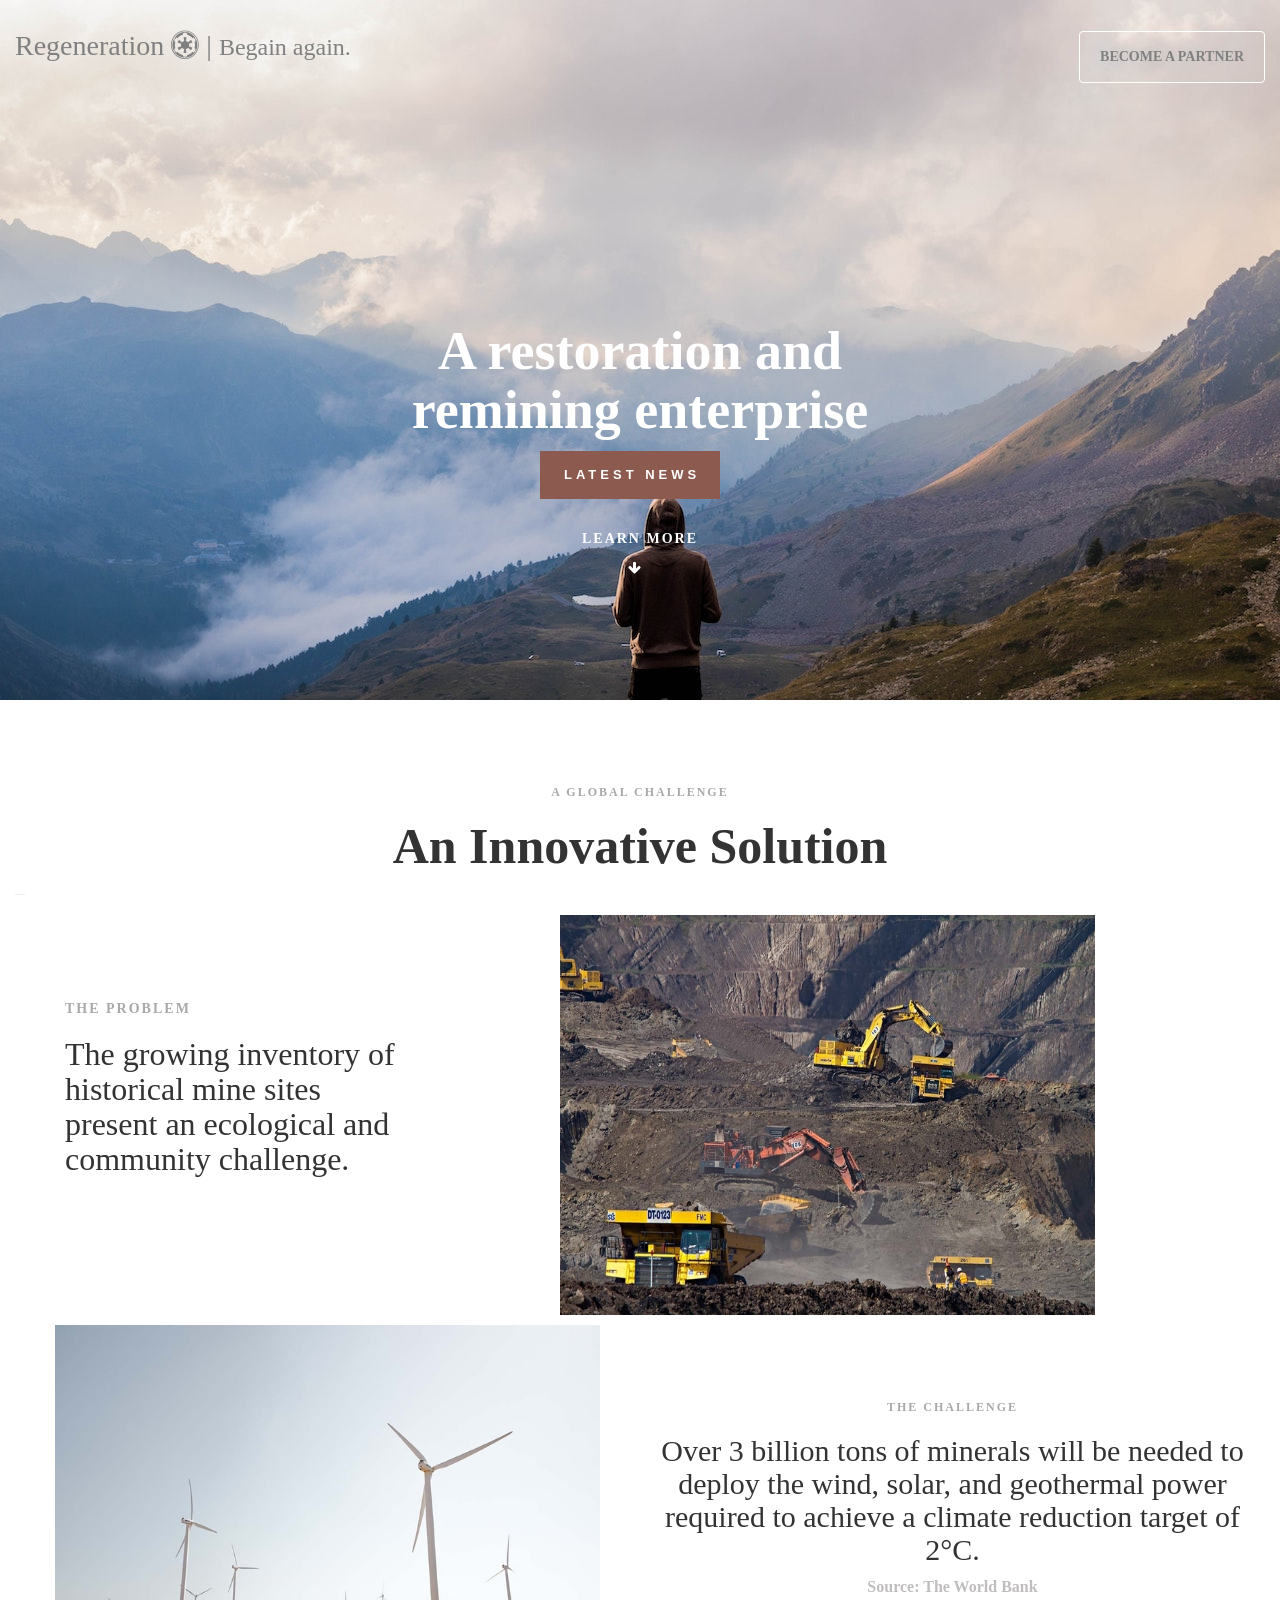
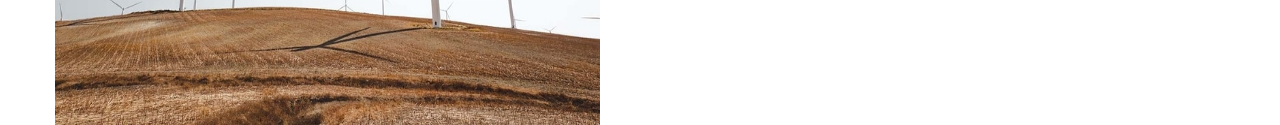
==== regeneration.html @ 20796f6d "Add files via upload" ====
<!DOCTYPE html>
<html lang="en">
<head>
    <meta charset="UTF-8">
    <meta name="viewport" content="width=device-width, initial-scale=1.0">
    <link rel="stylesheet" href="https://cdnjs.cloudflare.com/ajax/libs/font-awesome/4.7.0/css/font-awesome.min.css">
    <link rel ="stylesheet" href="bootstrap/css/bootstrap.min.css">
    <link rel="stylesheet" href="css/style.css">
    <script src="https://ajax.googleapis.com/ajax/libs/jquery/3.6.4/jquery.min.js"></script>
    <script src="https://maxcdn.bootstrapcdn.com/bootstrap/3.4.1/js/bootstrap.min.js"></script>
    <title>Regeneration</title>
</head>
<body>
    <div class="big-wraper">
      <nav class="navbar navbar-inverse navbar-fixed-top my-navigation">
        <div class="container-fluid">
          <div class="navbar-header">
            <a class="navbar-brand again" href="#">Regeneration <span class="fa fa-empire"></span> | <span class="begain">Begain again.</span> </a>
          </div>
          <div class="collapse navbar-collapse">
            <ul class="nav navbar-nav navbar-right">
              <button class="btn btn-default become-btn">BECOME A PARTNER</button>
            </ul>
          </div>
        </div>
      </nav> 
            <div class="col-lg-12 col-sm-12 col-xs-12 textarea">
                <h1>A restoration and <br>remining enterprise</h1>
                <button class="btn btn-default design">LATEST NEWS</button>
              <p><a href="#">LEARN MORE</a></p>
              <span class="fa fa-arrow-down"></span>
            </div>
       </div> 
    <!-- second part -->
   <div class="container-fluid inno-solution">  
    <div class="row">
      <div class="col-lg-12 col-sm-12 col-xs-12 global">
        <h4>A GLOBAL CHALLENGE</h4>
        <h1>An Innovative Solution</h1>
         <hr>
         <div class="box-1">
        <div class="col-lg-6 col-sm-12 col-xs-12 challenge">
          <h4>THE PROBLEM</h4>
          <h2>The growing inventory of historical mine sites present an ecological and community challenge.</h2>
        </div>
        <div class="col-lg-6 col-sm-12 col-xs-12 image">
          <img src="image/img1.jpeg" alt="">
        </div>
      </div>
      <div class="box2">
        <div class="col-lg-6 col-sm-12 col-xs-12 image">
          <img src="image/img2.jpeg" alt="">
        </div>
        <div class="col-lg-6 col-sm-12 col-xs-12 billion">
          <h4>THE CHALLENGE</h4>
          <h2>Over 3 billion tons of minerals will be needed to deploy the wind, solar, and geothermal power required to achieve a climate reduction target of 2°C.</h2>
          <p>Source: The World Bank</p>
        </div>
      </div>
        
      </div>
    </div>
  </div> 

</body>
</html>
---- css/style.css ----
*{
    margin:0;
    padding:0; 
}
html{
    font-size:20px;
}
body{
       font-family:'Times New Roman', Times, serif;
}
.my-navigation{
    position:   sticky;
    top: 16px;
    width:100%!important;
    color: #fff;
    border: 0;
    background: none;
}
.my-navigation .again{
    font-size:1.4rem;
    color:gray;
}
.my-navigation .begain{
    font-size:1.2rem;
    
}
.my-navigation .become-btn{
    margin-right:15px;
    padding:15px 20px 15px 20px;
    position: relative;
    top: 15px;
    background: none;
    border:1px solid #fff;
    color:gray;
    font-weight:600;
    border-radius: none;
}
.my-navigation .become-btn:hover{
    background-color: #fff;
    color:#000;
}
.big-wraper{
    background-image:url(../image/pexels-gaetan-thurin-3163927\ \(1\).jpg);
    background-repeat: no-repeat;
    background-size:cover;
    width:100% !important;
    height:700px;
    margin:0 auto !important;
}
.big-wraper .textarea{
    margin:0 auto !important;
    width:100%;
    color:#fff;
    margin-top:0px !important;
}
.textarea h1{
    font-size:2.7rem;
    font-weight:600;
    margin-top:20%;
    text-align:center !important;
}
.textarea .design{
    z-index: 999;
    height: 48px;
    color: #fff;
    text-align: center;
    letter-spacing: 4px;
    text-transform: uppercase;
    background-color: #8d5a50;
    background-image: none;
    border-style: none;
    border-radius: 0;
    justify-content: center;
    align-items: center;
    padding: 12px 20px 12px 24px;
    font-family: Roboto Condensed, sans-serif;
    font-size: 13px;
    font-weight: 700;   
    margin-left:42%;
    line-height: 20px;
    text-decoration: none;
    transition: box-shadow .6s, border-color .6s, color .6s, background-color .6s;
}
.textarea .design:hover{
    background-color:#802d1d ;
}
.textarea p{
     text-align: center;
     margin-top: 30px;
     font-size:0.7rem;
     font-weight:700;
     letter-spacing: 2px;   
}
.textarea p a{
     color:#fff;
     text-decoration:none;
}
.textarea p:hover{
    font-size:0.8rem;
}
.textarea span{
    text-align: center;
    margin-left:49%;
}
/* second part */

.inno-solution{
  width:100%;
  text-align:center;
}
.inno-solution .global  h4{
    font-size: 0.6rem;
    letter-spacing: 2px;
    padding-top: 76px;
    font-weight: 600;
    color: darkgray;
} 
.inno-solution .global h1{
    font-size: 2.5rem;
    font-weight: 800;
}
.inno-solution .global hr{
    width: 10px !important;
    color:brown;
}
.inno-solution .challenge{
    width:40%;
    height:300px;
    float: left !important;
    text-align: left;
    padding-left:50px;
}
.inno-solution .challenge h4{
    color:darkgray;
    font-weight:700;
    font-size:0.7rem;
}
.inno-solution .challenge h2{
    font-size:1.6rem;
    padding-right:100px;  
}
.global .image{
    width:50%;
    height:400px;
    align-items: center;
}
.global .image img{
    width:90%;
    height:400px;
}
.box2 .image{
    padding:10px;
    width:50%;
}
.box2 .image img{
    width:90%;
    height:400px;
}
.box2 .billion p{
    color:rgb(192, 189, 189);
    font-size:0.8rem;
    font-weight:600;
}
/* /* mobaile view */
@media only screen and(max-width:550px){
    .big-wraper{
        
        align-items: center !important;
        
    }
    .big-wraper .textarea h1{
        font-size:1.8rem;
    } 
    .textarea .design{
        /* margin-left:30% !important;  */
    }
    .box1{
        width:100%;
    }
    .box2{
        width:100%;
    }
}
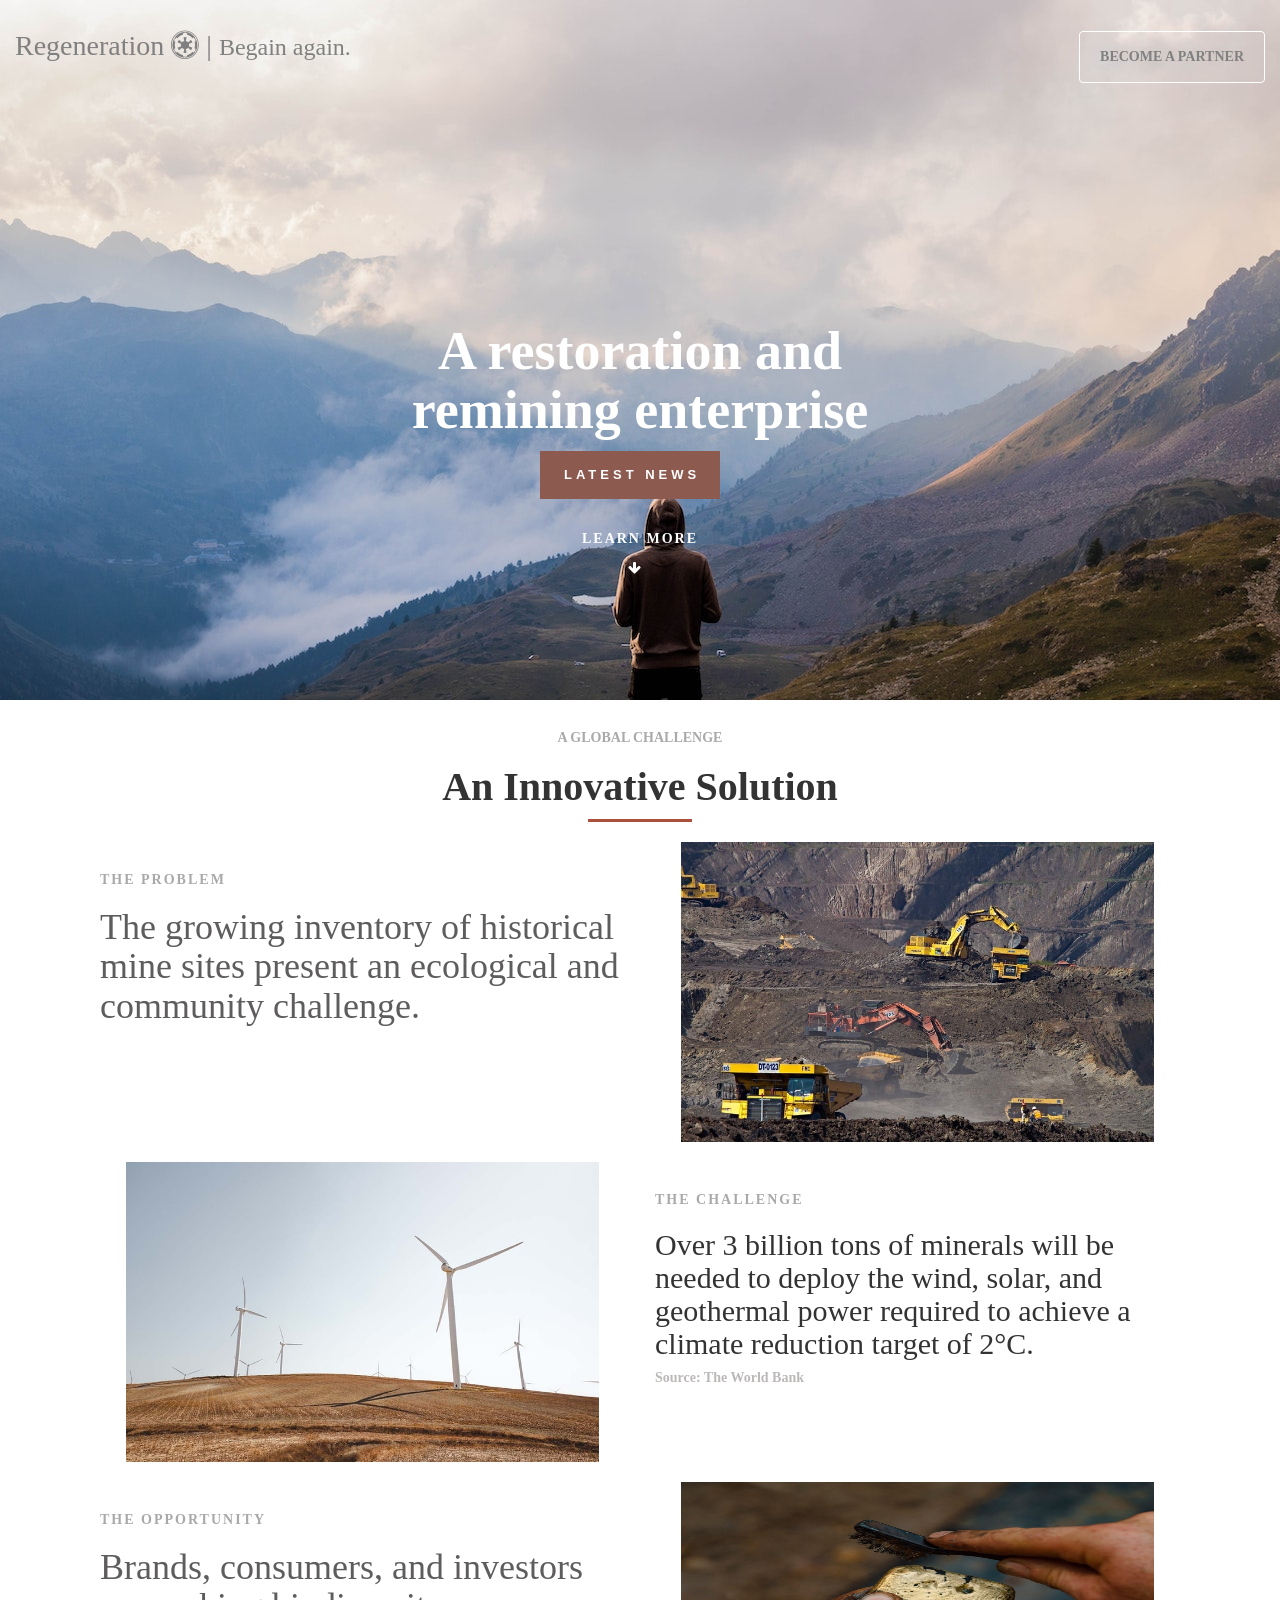
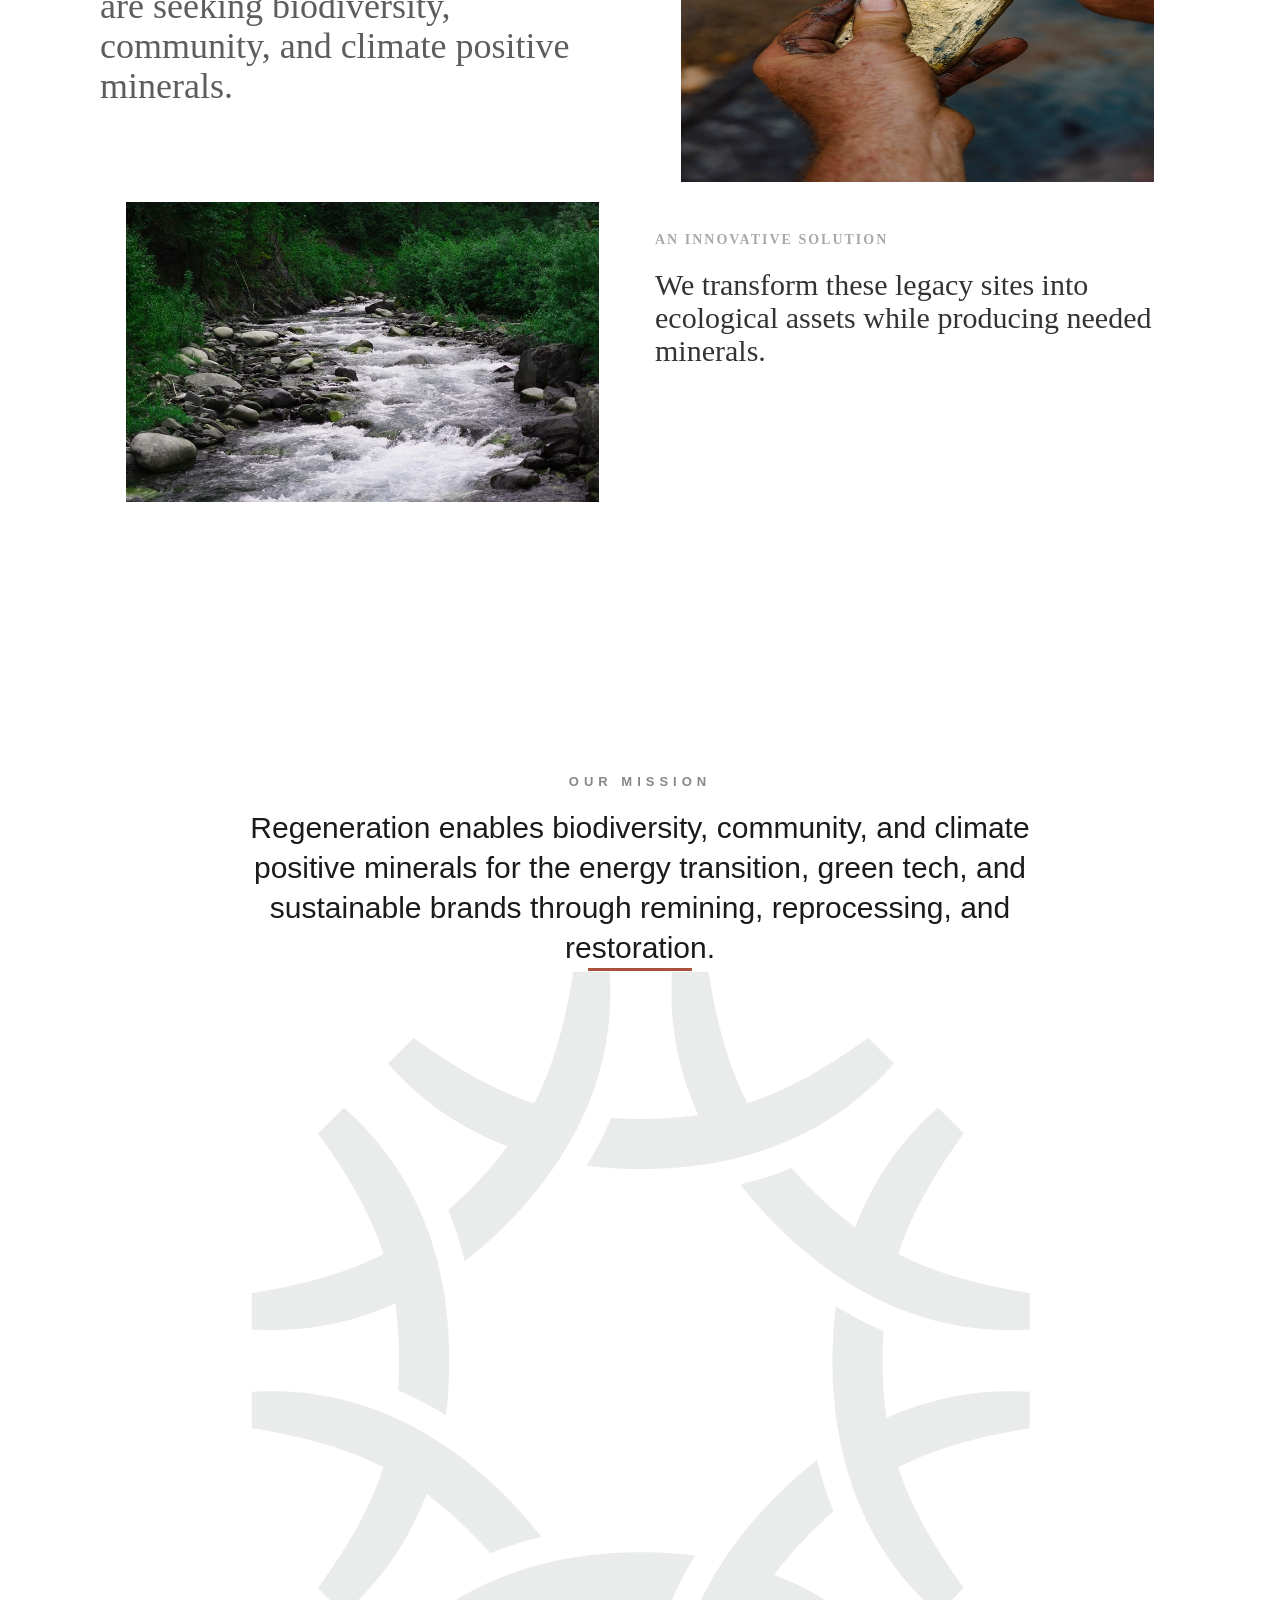
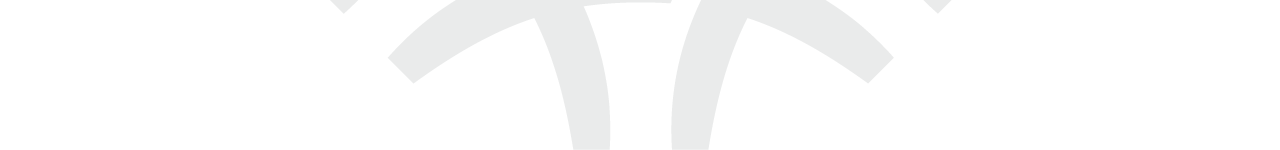
==== commit 4b152eaa: "Add files via upload" ====
--- a/regeneration.html
+++ b/regeneration.html
@@ -32,35 +32,64 @@
             </div>
        </div> 
     <!-- second part -->
-   <div class="container-fluid inno-solution">  
+   <div class="container two-section">
     <div class="row">
-      <div class="col-lg-12 col-sm-12 col-xs-12 global">
-        <h4>A GLOBAL CHALLENGE</h4>
-        <h1>An Innovative Solution</h1>
-         <hr>
-         <div class="box-1">
-        <div class="col-lg-6 col-sm-12 col-xs-12 challenge">
-          <h4>THE PROBLEM</h4>
-          <h2>The growing inventory of historical mine sites present an ecological and community challenge.</h2>
+      <div class="colo-lg-12 col-sm-12 col-xs-12">
+        <div class="heading">
+          <h6>A GLOBAL CHALLENGE</h6>
+          <h2>An Innovative Solution</h2>
+          <div class="divider"></div>
         </div>
-        <div class="col-lg-6 col-sm-12 col-xs-12 image">
-          <img src="image/img1.jpeg" alt="">
+        <div class="col-lg-12 col-sm-12 col-xs-12 box1">
+          <div class="col-lg-6 col-sm-12 col-xs-12 text1">
+                <h4>THE PROBLEM</h4>
+                <h2>The growing inventory of historical mine sites present an ecological and community challenge.</h2>
+          </div>
+          <div class="col-lg-6 col-sm-12 col-xs-12 img1">
+            <img src="image/img1.jpeg" alt="">
+          </div>
+        </div>
+        <div class="col-lg-12 col-sm-12 col-xs-12 box2">
+          <div class="col-lg-6 col-sm-12 col-xs-12 img2"> 
+            <img src="image/img2.jpeg" alt="">                
+          </div>
+          <div class="col-lg-6 col-sm-12 col-xs-12 text2">
+           <h4>THE CHALLENGE</h4>
+           <h2>Over 3 billion tons of minerals will be needed to deploy the wind, solar, and geothermal power required to achieve a climate reduction target of 2°C.</h2>
+           <h5>Source: The World Bank</h5>
+          </div>
+        </div>
+        <div class="col-lg-12 col-sm-12 col-xs-12 box3">
+          <div class="col-lg-6 col-sm-12 col-xs-12 text3">
+                <h4>THE OPPORTUNITY</h4>
+                <h2>Brands, consumers, and investors are seeking biodiversity, community, and climate positive minerals.</h2>
+          </div>
+          <div class="col-lg-6 col-sm-12 col-xs-12 img3">
+            <img src="image/img3.jpeg" alt="">
+          </div>
+        </div>
+        <div class="col-lg-12 col-sm-12 col-xs-12 box4">
+          <div class="col-lg-6 col-sm-12 col-xs-12 img4"> 
+            <img src="image/img4.jpeg" alt="">                
+          </div>
+          <div class="col-lg-6 col-sm-12 col-xs-12 text4">
+           <h4>AN INNOVATIVE SOLUTION</h4>
+           <h2>We transform these legacy sites into ecological assets while producing needed minerals.</h2>
+          </div>
         </div>
       </div>
-      <div class="box2">
-        <div class="col-lg-6 col-sm-12 col-xs-12 image">
-          <img src="image/img2.jpeg" alt="">
-        </div>
-        <div class="col-lg-6 col-sm-12 col-xs-12 billion">
-          <h4>THE CHALLENGE</h4>
-          <h2>Over 3 billion tons of minerals will be needed to deploy the wind, solar, and geothermal power required to achieve a climate reduction target of 2°C.</h2>
-          <p>Source: The World Bank</p>
-        </div>
-      </div>
-        
-      </div>
     </div>
-  </div> 
-
+   </div>
+   <!-- tired section  -->
+   <div class="bg-text-wraper">
+   <div class="col-lg-12 our">
+       <div class=" mission heading text-center">
+          <h5>OUR MISSION</h5>
+          <h2>Regeneration enables biodiversity, community, and climate positive minerals for the energy transition, green tech, and sustainable brands through remining, reprocessing, and restoration.</h2>
+          <div class="divider"></div>
+          <img src="image/img.png" loading="lazy" alt="" class="bg-symbol _2">
+       </div>
+   </div>
+  </div>
 </body>
 </html>
--- a/css/style.css
+++ b/css/style.css
@@ -104,80 +104,262 @@
 }
 /* second part */
 
-.inno-solution{
-  width:100%;
-  text-align:center;
-}
-.inno-solution .global  h4{
-    font-size: 0.6rem;
-    letter-spacing: 2px;
-    padding-top: 76px;
+.two-section{
+    text-align:center;
+}
+.two-section .heading h6{
+    color:darkgrey;
+    font-weight:600;
+    font-size:0.7rem;
+    margin-top:30px;
+}
+.two-section .heading h2{
+    font-size:2rem;
+    font-weight:800;
+}
+.two-section .heading hr{
+    width:10%;
+    height:4px;
+    color:brown;
+}
+/* image sation */
+.box1{
+    flex-direction: column;
+    margin-top:20px;
+}
+.box1 .text1{
+    text-align:left;
+    align-items: center;
+    padding-top:20px;
+}
+.box1 .text1 h4{
+    font-size:0.7rem;
+    font-weight:600;
+    color:darkgray;
+    letter-spacing:2px;
+}
+.box1 .text1 h2{
+    font-size:1.8rem;
+    font-weight:400;
+    color:rgb(94, 92, 92);
+}
+.box1 .img1{
+    width:50%;
+}
+.box1 .img1 img{
+    width:90%;
+    height:300px;
+}
+.box2{
+    flex-direction: column;
+    margin-top:20px;
+}
+.box2 .img2{
+    width:50%;
+}
+.box2 .img2 img{
+    width:90%;
+    height:300px;
+}
+.box2 .text2{
+    text-align:left;
+    align-items: center;
+    padding-top:20px;
+}
+.box2 .text2 h4{
+    font-size:0.7rem;
+    font-weight:600;
+    color:darkgray;
+    letter-spacing:2px;
+}
+.box2 .text2 h3{
+    font-size:1.8rem;
+    font-weight:400;
+    color:rgb(94, 92, 92);
+}
+.box2 .text2 h5{
+    font-size:0.7rem;
+    font-weight:700;
+    color:rgb(189, 184, 184);
+}
+.box3{
+    flex-direction: column;
+    margin-top:20px;
+}
+.box3 .text3{
+    text-align:left;
+    align-items: center;
+    padding-top:20px;
+}
+.box3 .text3 h4{
+    font-size:0.7rem;
+    font-weight:600;
+    color:darkgray;
+    letter-spacing:2px;
+}
+.box3 .text3 h2{
+    font-size:1.8rem;
+    font-weight:400;
+    color:rgb(94, 92, 92);
+}
+.box3 .img3{
+    width:50%;
+}
+.box3 .img3 img{
+    width:90%;
+    height:300px;
+}
+.box4{
+    flex-direction: column;
+    margin-top:20px;
+}
+.box4 .img4{
+    width:50%;
+}
+.box4 .img4 img{
+    width:90%;
+    height:300px;
+}
+.box4 .text4{
+    text-align:left;
+    align-items: center;
+    padding-top:20px;
+}
+.box4 .text4 h4{
+    font-size:0.7rem;
+    font-weight:600;
+    color:darkgray;
+    letter-spacing:2px;
+}
+.box4 .text4 h3{
+    font-size:1.8rem;
+    font-weight:400;
+    color:rgb(94, 92, 92);
+}
+.box4 .text4 h5{
+    font-size:0.7rem;
+    font-weight:700;
+    color:rgb(189, 184, 184);
+}
+.bg-text-wraper{
+    justify-content: center;
+    align-items: center;
+    padding-top: 240px;
+    padding-bottom: 240px;
+    display: flex;
+    position: relative;
+}
+.our{
+    width:100%;
+    height:500px;
+    margin:0 auto !important;
+    
+}
+.our .text-center{
+    width:70%;
+    margin:0 auto;
+    
+}
+.our .mission h5{
+    color: #888;
+    letter-spacing: 5px;
+    text-transform: uppercase;
+    margin-bottom: 16px;
+    font-family: Roboto Condensed, sans-serif;
+    font-size: 13px;
+    font-weight: 700;
+    line-height: 20px;
+    margin-top: 30px;
+}
+.our .mission h2{
+    margin-bottom: 12px;
+    font-size: 30px;
+    line-height: 40px;
+    margin:0 auto;
+    text-align: center;
+}
+.our .heading{
+    color: #1b1b1b;
+    font-family: Source Serif Pro, sans-serif;
+    font-size: 50px;
     font-weight: 600;
-    color: darkgray;
-} 
-.inno-solution .global h1{
-    font-size: 2.5rem;
-    font-weight: 800;
-}
-.inno-solution .global hr{
-    width: 10px !important;
-    color:brown;
-}
-.inno-solution .challenge{
-    width:40%;
-    height:300px;
-    float: left !important;
-    text-align: left;
-    padding-left:50px;
-}
-.inno-solution .challenge h4{
-    color:darkgray;
-    font-weight:700;
-    font-size:0.7rem;
-}
-.inno-solution .challenge h2{
-    font-size:1.6rem;
-    padding-right:100px;  
-}
-.global .image{
-    width:50%;
-    height:400px;
-    align-items: center;
-}
-.global .image img{
-    width:90%;
-    height:400px;
-}
-.box2 .image{
-    padding:10px;
-    width:50%;
-}
-.box2 .image img{
-    width:90%;
-    height:400px;
-}
-.box2 .billion p{
-    color:rgb(192, 189, 189);
-    font-size:0.8rem;
-    font-weight:600;
-}
-/* /* mobaile view */
-@media only screen and(max-width:550px){
-    .big-wraper{
-        
-        align-items: center !important;
-        
-    }
-    .big-wraper .textarea h1{
-        font-size:1.8rem;
-    } 
+    line-height: 64px;
+}
+ .divider{
+    width: 104px;
+    height: 3px;
+    background-color: #aa503c;
+    margin-top: 20px;
+    margin-bottom: 34px;
+    text-align:center;
+    margin:0 auto;
+    
+}
+/* .our .mission .bg-symbol._2 {
+    opacity: 1;
+}
+.our .mission .bg-symbol {
+    z-index: 1;
+    max-width: 59%;
+    opacity: .23;
+    color: #fff;
+    font-size: 55vh;
+    font-weight: 600;
+    line-height: 68vh;
+    position: relative;
+}
+.our .mission img {
+    max-width: 100%;
+    vertical-align: middle;
+    display: inline-block;
+}
+.our .mission img {
+    border: 0;
+}
+* {
+    box-sizing: border-box;
+}
+.our .mission img{
+    overflow-clip-margin: content-box;
+    overflow: clip; 
+}*/
+@media only screen and(max-width:600px){
+    .big-wraper .textarea{
+        width: 100% !important;
+        background-size:cover;
+    }
+    .textarea h1{
+        font-size:1.7rem;
+        font-weight:400;
+    }
     .textarea .design{
-        /* margin-left:30% !important;  */
-    }
-    .box1{
+        margin-left: 27%;
+    }
+    .two-section .heading h2{
+        font-size:1.5rem;
+        font-weight:600;
+    }
+    .box1 .text1{
+        padding:20px;
+        text-align:center;
+    }
+    .box1 .text1 h4{
+        font-size:0.5rem;
+    }
+    .box1 .text1 h2{
+        font-size:1rem;
+        text-align:center;
+    }
+    .box1 .img1{
         width:100%;
-    }
-    .box2{
-        width:100%;
-    }
-} +        background-size:cover;
+        height:300px;
+        padding:10px;
+    }
+}
+@media only screen and (max-width:900px){
+    .big-wraper .textarea{
+        background-size:cover;
+        width: 100% !important;
+    }
+}
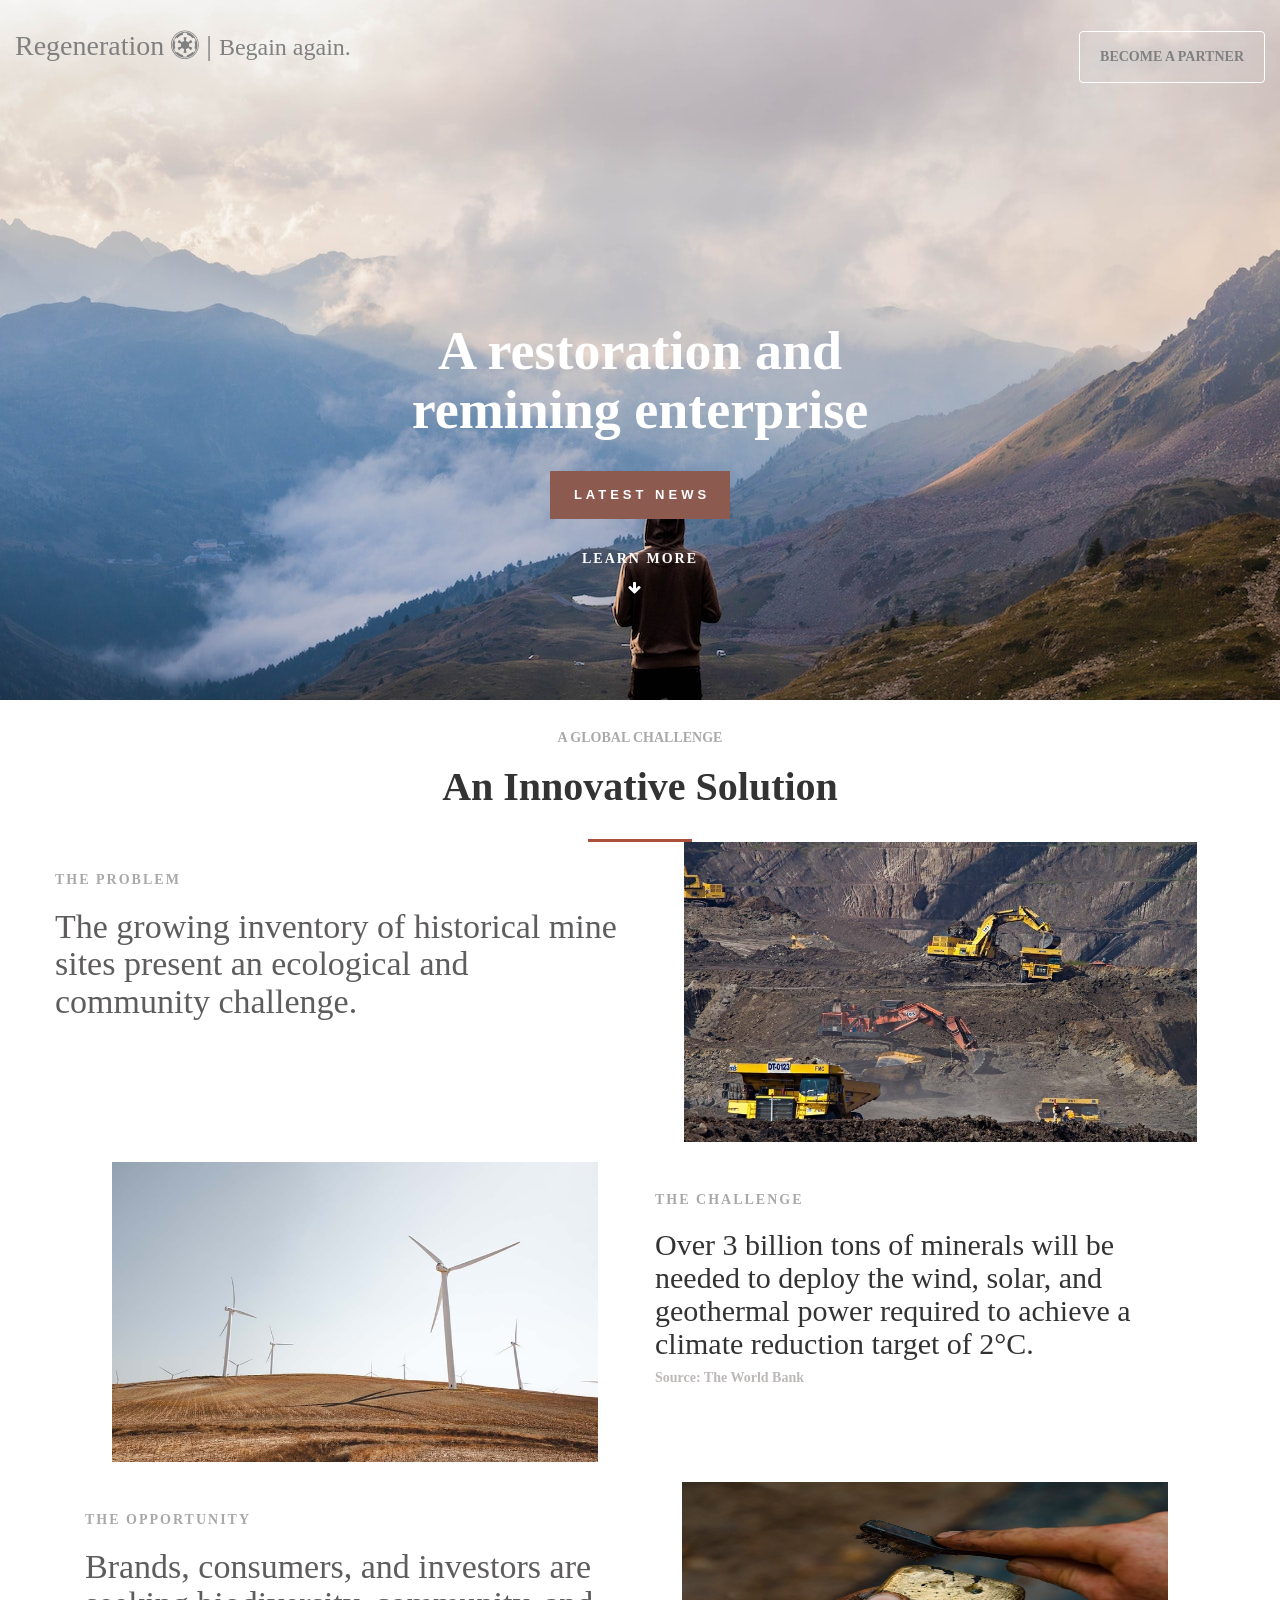
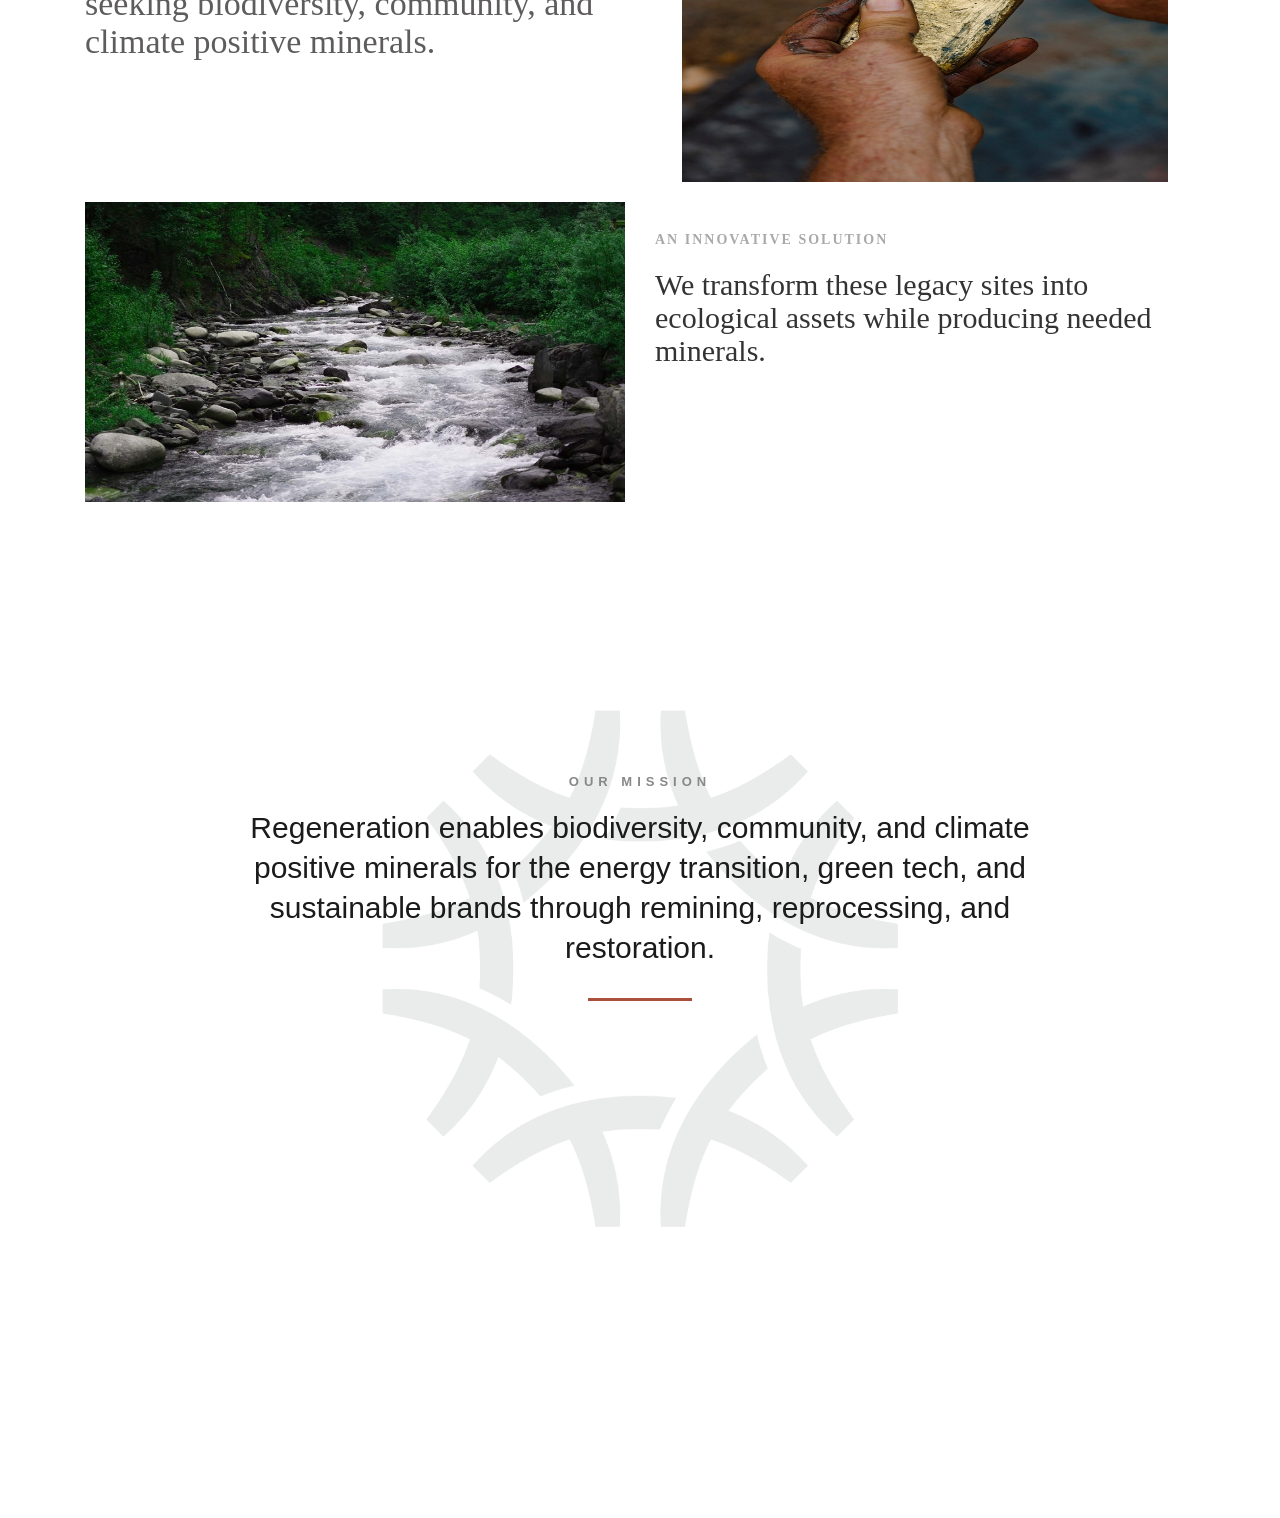
==== commit aad76b2b: "Add files via upload" ====
--- a/regeneration.html
+++ b/regeneration.html
@@ -1,95 +1,121 @@
 <!DOCTYPE html>
 <html lang="en">
-<head>
-    <meta charset="UTF-8">
-    <meta name="viewport" content="width=device-width, initial-scale=1.0">
-    <link rel="stylesheet" href="https://cdnjs.cloudflare.com/ajax/libs/font-awesome/4.7.0/css/font-awesome.min.css">
-    <link rel ="stylesheet" href="bootstrap/css/bootstrap.min.css">
-    <link rel="stylesheet" href="css/style.css">
+  <head>
+    <meta charset="UTF-8" />
+    <meta name="viewport" content="width=device-width, initial-scale=1.0" />
+    <link
+      rel="stylesheet"
+      href="https://cdnjs.cloudflare.com/ajax/libs/font-awesome/4.7.0/css/font-awesome.min.css"
+    />
+    <link rel="stylesheet" href="bootstrap/css/bootstrap.min.css" />
+    <link rel="stylesheet" href="css/style.css" />
     <script src="https://ajax.googleapis.com/ajax/libs/jquery/3.6.4/jquery.min.js"></script>
     <script src="https://maxcdn.bootstrapcdn.com/bootstrap/3.4.1/js/bootstrap.min.js"></script>
     <title>Regeneration</title>
-</head>
-<body>
+  </head>
+  <body>
     <div class="big-wraper">
       <nav class="navbar navbar-inverse navbar-fixed-top my-navigation">
         <div class="container-fluid">
           <div class="navbar-header">
-            <a class="navbar-brand again" href="#">Regeneration <span class="fa fa-empire"></span> | <span class="begain">Begain again.</span> </a>
+            <a class="navbar-brand again" href="#"
+              >Regeneration <span class="fa fa-empire"></span> |
+              <span class="begain">Begain again.</span>
+            </a>
           </div>
           <div class="collapse navbar-collapse">
             <ul class="nav navbar-nav navbar-right">
-              <button class="btn btn-default become-btn">BECOME A PARTNER</button>
+              <button class="btn btn-default become-btn">
+                BECOME A PARTNER
+              </button>
             </ul>
           </div>
         </div>
-      </nav> 
-            <div class="col-lg-12 col-sm-12 col-xs-12 textarea">
-                <h1>A restoration and <br>remining enterprise</h1>
-                <button class="btn btn-default design">LATEST NEWS</button>
-              <p><a href="#">LEARN MORE</a></p>
-              <span class="fa fa-arrow-down"></span>
+      </nav>
+      <div class="col-lg-12 col-sm-12 col-xs-12 textarea">
+        <h1>A restoration and <br />remining enterprise</h1>
+        <p><button class="btn btn-default design">LATEST NEWS</button></p>
+        <p><a href="#">LEARN MORE</a></p>
+        <span class="fa fa-arrow-down"></span>
+      </div>
+    </div>
+    <!-- second part -->
+    <div class="container two-section">
+      <div class="row">
+        <div class="col-lg-12 col-sm-12 col-xs-12">
+          <div class="heading">
+            <h6>A GLOBAL CHALLENGE</h6>
+            <h2>An Innovative Solution</h2>
+            <div class="divider"></div>
+          </div>
+          </div>
+          <div class="box1 row">
+            <div class="col-lg-6 col-sm-12 col-xs-12 text1">
+              <h4>THE PROBLEM</h4>
+              <h2>
+                The growing inventory of historical mine sites present an
+                ecological and community challenge.
+              </h2>
             </div>
-       </div> 
-    <!-- second part -->
-   <div class="container two-section">
-    <div class="row">
-      <div class="colo-lg-12 col-sm-12 col-xs-12">
-        <div class="heading">
-          <h6>A GLOBAL CHALLENGE</h6>
-          <h2>An Innovative Solution</h2>
-          <div class="divider"></div>
-        </div>
-        <div class="col-lg-12 col-sm-12 col-xs-12 box1">
-          <div class="col-lg-6 col-sm-12 col-xs-12 text1">
-                <h4>THE PROBLEM</h4>
-                <h2>The growing inventory of historical mine sites present an ecological and community challenge.</h2>
+            <div class="col-lg-6 col-sm-12 col-xs-12 img img1">
+              <img src="image/img1.jpeg" alt="" />
+            </div>
           </div>
-          <div class="col-lg-6 col-sm-12 col-xs-12 img1">
-            <img src="image/img1.jpeg" alt="">
+          <div class="col-lg-12 col-sm-12 col-xs-12 box2">
+            <div class="col-lg-6 col-sm-12 col-xs-12 img img2">
+              <img src="image/img2.jpeg" alt="" />
+            </div>
+            <div class="col-lg-6 col-sm-12 col-xs-12 text2">
+              <h4>THE CHALLENGE</h4>
+              <h2>
+                Over 3 billion tons of minerals will be needed to deploy the
+                wind, solar, and geothermal power required to achieve a climate
+                reduction target of 2°C.
+              </h2>
+              <h5>Source: The World Bank</h5>
+            </div>
           </div>
-        </div>
-        <div class="col-lg-12 col-sm-12 col-xs-12 box2">
-          <div class="col-lg-6 col-sm-12 col-xs-12 img2"> 
-            <img src="image/img2.jpeg" alt="">                
+          <div class="col-lg-12 col-sm-12 col-xs-12 box3">
+            <div class="col-lg-6 col-sm-12 col-xs-12 text3">
+              <h4>THE OPPORTUNITY</h4>
+              <h2>
+                Brands, consumers, and investors are seeking biodiversity,
+                community, and climate positive minerals.
+              </h2>
+            </div>
+            <div class="col-lg-6 col-sm-12 col-xs-12 img img3">
+              <img src="image/img3.jpeg" alt="" />
+            </div>
           </div>
-          <div class="col-lg-6 col-sm-12 col-xs-12 text2">
-           <h4>THE CHALLENGE</h4>
-           <h2>Over 3 billion tons of minerals will be needed to deploy the wind, solar, and geothermal power required to achieve a climate reduction target of 2°C.</h2>
-           <h5>Source: The World Bank</h5>
-          </div>
-        </div>
-        <div class="col-lg-12 col-sm-12 col-xs-12 box3">
-          <div class="col-lg-6 col-sm-12 col-xs-12 text3">
-                <h4>THE OPPORTUNITY</h4>
-                <h2>Brands, consumers, and investors are seeking biodiversity, community, and climate positive minerals.</h2>
-          </div>
-          <div class="col-lg-6 col-sm-12 col-xs-12 img3">
-            <img src="image/img3.jpeg" alt="">
-          </div>
-        </div>
-        <div class="col-lg-12 col-sm-12 col-xs-12 box4">
-          <div class="col-lg-6 col-sm-12 col-xs-12 img4"> 
-            <img src="image/img4.jpeg" alt="">                
-          </div>
-          <div class="col-lg-6 col-sm-12 col-xs-12 text4">
-           <h4>AN INNOVATIVE SOLUTION</h4>
-           <h2>We transform these legacy sites into ecological assets while producing needed minerals.</h2>
+          <div class="col-lg-12 col-sm-12 col-xs-12 box4">
+            <div class="col-lg-6 col-sm-12 col-xs-12 img img4">
+              <img src="image/img4.jpeg" alt="" />
+            </div>
+            <div class="col-lg-6 col-sm-12 col-xs-12 text4">
+              <h4>AN INNOVATIVE SOLUTION</h4>
+              <h2>
+                We transform these legacy sites into ecological assets while
+                producing needed minerals.
+              </h2>
+            </div>
           </div>
         </div>
       </div>
     </div>
-   </div>
-   <!-- tired section  -->
-   <div class="bg-text-wraper">
-   <div class="col-lg-12 our">
-       <div class=" mission heading text-center">
+    <!-- tired section  -->
+    <div class="bg-text-wraper">
+      <div class="col-lg-12 our">
+        <div class="mission heading text-center">
           <h5>OUR MISSION</h5>
-          <h2>Regeneration enables biodiversity, community, and climate positive minerals for the energy transition, green tech, and sustainable brands through remining, reprocessing, and restoration.</h2>
+          <h2>
+            Regeneration enables biodiversity, community, and climate positive
+            minerals for the energy transition, green tech, and sustainable
+            brands through remining, reprocessing, and restoration.
+          </h2>
           <div class="divider"></div>
-          <img src="image/img.png" loading="lazy" alt="" class="bg-symbol _2">
-       </div>
-   </div>
-  </div>
-</body>
-</html>+          <img src="image/img.png" loading="lazy" alt="" class="bg-symbol _2" />
+        </div>
+      </div>
+    </div>
+  </body>
+</html>
--- a/css/style.css
+++ b/css/style.css
@@ -11,7 +11,7 @@
 .my-navigation{
     position:   sticky;
     top: 16px;
-    width:100%!important;
+    max-width:100%!important;
     color: #fff;
     border: 0;
     background: none;
@@ -43,7 +43,7 @@
     background-image:url(../image/pexels-gaetan-thurin-3163927\ \(1\).jpg);
     background-repeat: no-repeat;
     background-size:cover;
-    width:100% !important;
+    max-width:100% !important;
     height:700px;
     margin:0 auto !important;
 }
@@ -76,7 +76,7 @@
     font-family: Roboto Condensed, sans-serif;
     font-size: 13px;
     font-weight: 700;   
-    margin-left:42%;
+    /* margin-left:42%; */
     line-height: 20px;
     text-decoration: none;
     transition: box-shadow .6s, border-color .6s, color .6s, background-color .6s;
@@ -123,124 +123,113 @@
     color:brown;
 }
 /* image sation */
-.box1{
+.two-section .box1{
     flex-direction: column;
     margin-top:20px;
 }
-.box1 .text1{
+.two-section .box1 .text1{
     text-align:left;
     align-items: center;
     padding-top:20px;
 }
-.box1 .text1 h4{
+.two-section .box1 .text1 h4{
     font-size:0.7rem;
     font-weight:600;
     color:darkgray;
     letter-spacing:2px;
 }
-.box1 .text1 h2{
+.two-section .box1 .text1 h2{
+    font-size:1.7rem;
+    font-weight:400;
+    color:rgb(94, 92, 92);
+}
+.two-section .box1 .img1 img{
+    width:90%;
+    height:300px;
+}
+.two-section .box2{
+    flex-direction: column;
+    margin-top:20px;
+}
+.two-section .box2 .img2 img{
+    width:90%;
+    height:300px;
+}
+.two-section .box2 .text2{
+    text-align:left;
+    align-items: center;
+    padding-top:20px;
+}
+.two-section .box2 .text2 h4{
+    font-size:0.7rem;
+    font-weight:600;
+    color:darkgray;
+    letter-spacing:2px;
+}
+.two-section .box2 .text2 h3{
     font-size:1.8rem;
     font-weight:400;
     color:rgb(94, 92, 92);
 }
-.box1 .img1{
-    width:50%;
-}
-.box1 .img1 img{
+.two-section .box2 .text2 h5{
+    font-size:0.7rem;
+    font-weight:700;
+    color:rgb(189, 184, 184);
+}
+.two-section .box3{
+    flex-direction: column;
+    margin-top:20px;
+}
+.two-section .box3 .text3{
+    text-align:left;
+    align-items: center;
+    padding-top:20px;
+}
+.two-section .box3 .text3 h4{
+    font-size:0.7rem;
+    font-weight:600;
+    color:darkgray;
+    letter-spacing:2px;
+}
+.two-section .box3 .text3 h2{
+    font-size:1.7rem;
+    font-weight:400;
+    color:rgb(94, 92, 92);
+}
+.two-section .box3 .img3 img{
     width:90%;
     height:300px;
 }
-.box2{
+.two-section .box4{
     flex-direction: column;
     margin-top:20px;
 }
-.box2 .img2{
-    width:50%;
-}
-.box2 .img2 img{
-    width:90%;
+.two-section .box4 .img4 img{
+    width:100%;
     height:300px;
 }
-.box2 .text2{
+.two-section .box4 .text4{
     text-align:left;
     align-items: center;
     padding-top:20px;
 }
-.box2 .text2 h4{
+.two-section .box4 .text4 h4{
     font-size:0.7rem;
     font-weight:600;
     color:darkgray;
     letter-spacing:2px;
 }
-.box2 .text2 h3{
+.two-section .box4 .text4 h3{
     font-size:1.8rem;
     font-weight:400;
     color:rgb(94, 92, 92);
 }
-.box2 .text2 h5{
+.two-section .box4 .text4 h5{
     font-size:0.7rem;
     font-weight:700;
     color:rgb(189, 184, 184);
 }
-.box3{
-    flex-direction: column;
-    margin-top:20px;
-}
-.box3 .text3{
-    text-align:left;
-    align-items: center;
-    padding-top:20px;
-}
-.box3 .text3 h4{
-    font-size:0.7rem;
-    font-weight:600;
-    color:darkgray;
-    letter-spacing:2px;
-}
-.box3 .text3 h2{
-    font-size:1.8rem;
-    font-weight:400;
-    color:rgb(94, 92, 92);
-}
-.box3 .img3{
-    width:50%;
-}
-.box3 .img3 img{
-    width:90%;
-    height:300px;
-}
-.box4{
-    flex-direction: column;
-    margin-top:20px;
-}
-.box4 .img4{
-    width:50%;
-}
-.box4 .img4 img{
-    width:90%;
-    height:300px;
-}
-.box4 .text4{
-    text-align:left;
-    align-items: center;
-    padding-top:20px;
-}
-.box4 .text4 h4{
-    font-size:0.7rem;
-    font-weight:600;
-    color:darkgray;
-    letter-spacing:2px;
-}
-.box4 .text4 h3{
-    font-size:1.8rem;
-    font-weight:400;
-    color:rgb(94, 92, 92);
-}
-.box4 .text4 h5{
-    font-size:0.7rem;
-    font-weight:700;
-    color:rgb(189, 184, 184);
-}
+/* tired section */
 .bg-text-wraper{
     justify-content: center;
     align-items: center;
@@ -257,8 +246,7 @@
 }
 .our .text-center{
     width:70%;
-    margin:0 auto;
-    
+    margin:0 auto;    
 }
 .our .mission h5{
     color: #888;
@@ -289,24 +277,25 @@
     width: 104px;
     height: 3px;
     background-color: #aa503c;
-    margin-top: 20px;
+    margin-top: 30px !important;
     margin-bottom: 34px;
     text-align:center;
     margin:0 auto;
     
 }
-/* .our .mission .bg-symbol._2 {
+.our .mission .bg-symbol ._2{
     opacity: 1;
 }
 .our .mission .bg-symbol {
-    z-index: 1;
+    z-index: -1;
     max-width: 59%;
-    opacity: .23;
+    opacity: 23;
     color: #fff;
     font-size: 55vh;
     font-weight: 600;
     line-height: 68vh;
     position: relative;
+    bottom: 291px;
 }
 .our .mission img {
     max-width: 100%;
@@ -322,18 +311,24 @@
 .our .mission img{
     overflow-clip-margin: content-box;
     overflow: clip; 
-}*/
-@media only screen and(max-width:600px){
+}
+@media only screen and(max-width:550px){
+    .big-wraper .my-navigation .again{
+        font-size:1rem;
+    }
     .big-wraper .textarea{
         width: 100% !important;
         background-size:cover;
     }
-    .textarea h1{
-        font-size:1.7rem;
-        font-weight:400;
+    .big-wraper .textarea h1{
+        font-size:1rem !important;
+        font-weight:400 !important;
     }
     .textarea .design{
-        margin-left: 27%;
+        margin-left: 10% !important;
+    }
+    .two-section .heading{
+        text-align: center !important;
     }
     .two-section .heading h2{
         font-size:1.5rem;
@@ -347,15 +342,28 @@
         font-size:0.5rem;
     }
     .box1 .text1 h2{
-        font-size:1rem;
         text-align:center;
     }
-    .box1 .img1{
-        width:100%;
-        background-size:cover;
+    .our{
+        margin-top:none !important;
+    }
+    .bg-text-wraper{
+        padding-top: 10px !important;
+        padding-bottom:none;
+    }
+    .bg-text-wraper .our .mission h2{
+        font-size:25px;
+        line-height: 30px;
+    }
+
+    .box4 .img{
+        width:100% !important;
         height:300px;
-        padding:10px;
-    }
+    }
+    /* .box4 .img img{
+        width:100% !important;
+        height:300px;
+    } */
 }
 @media only screen and (max-width:900px){
     .big-wraper .textarea{
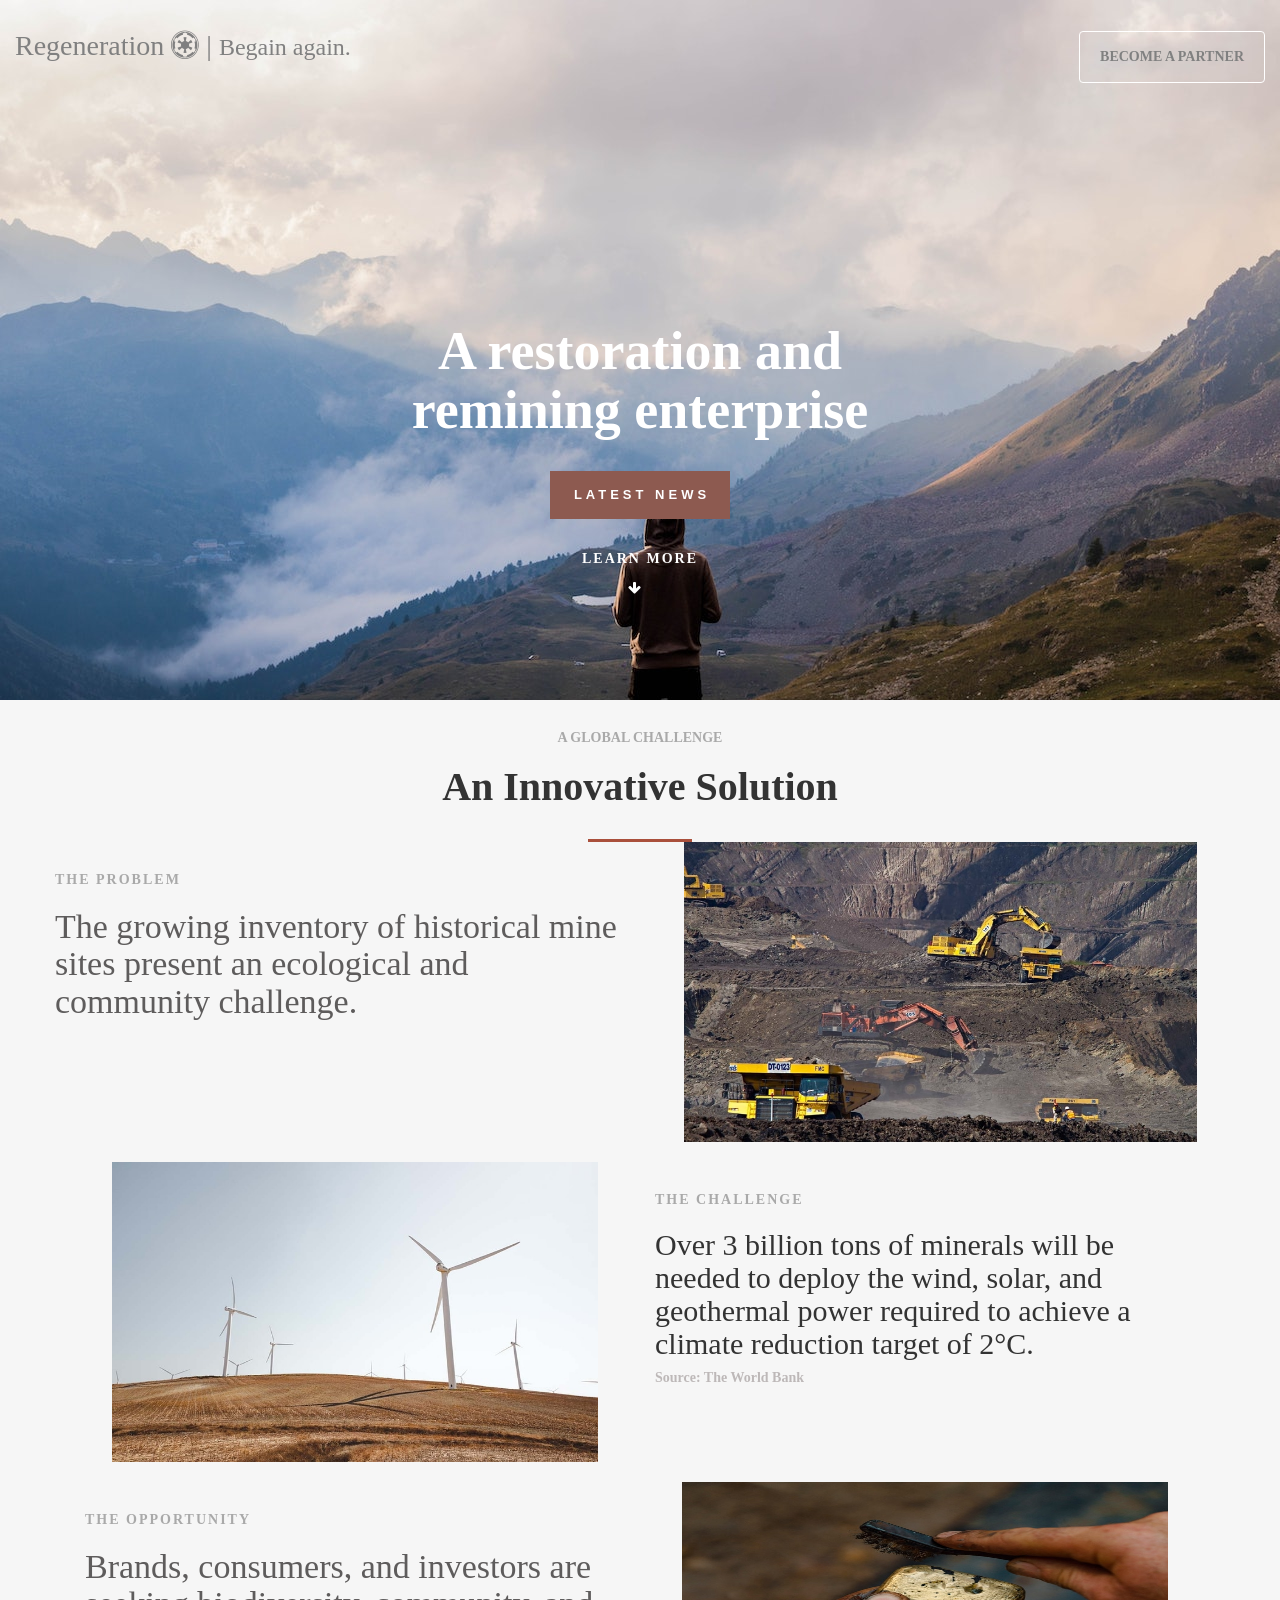
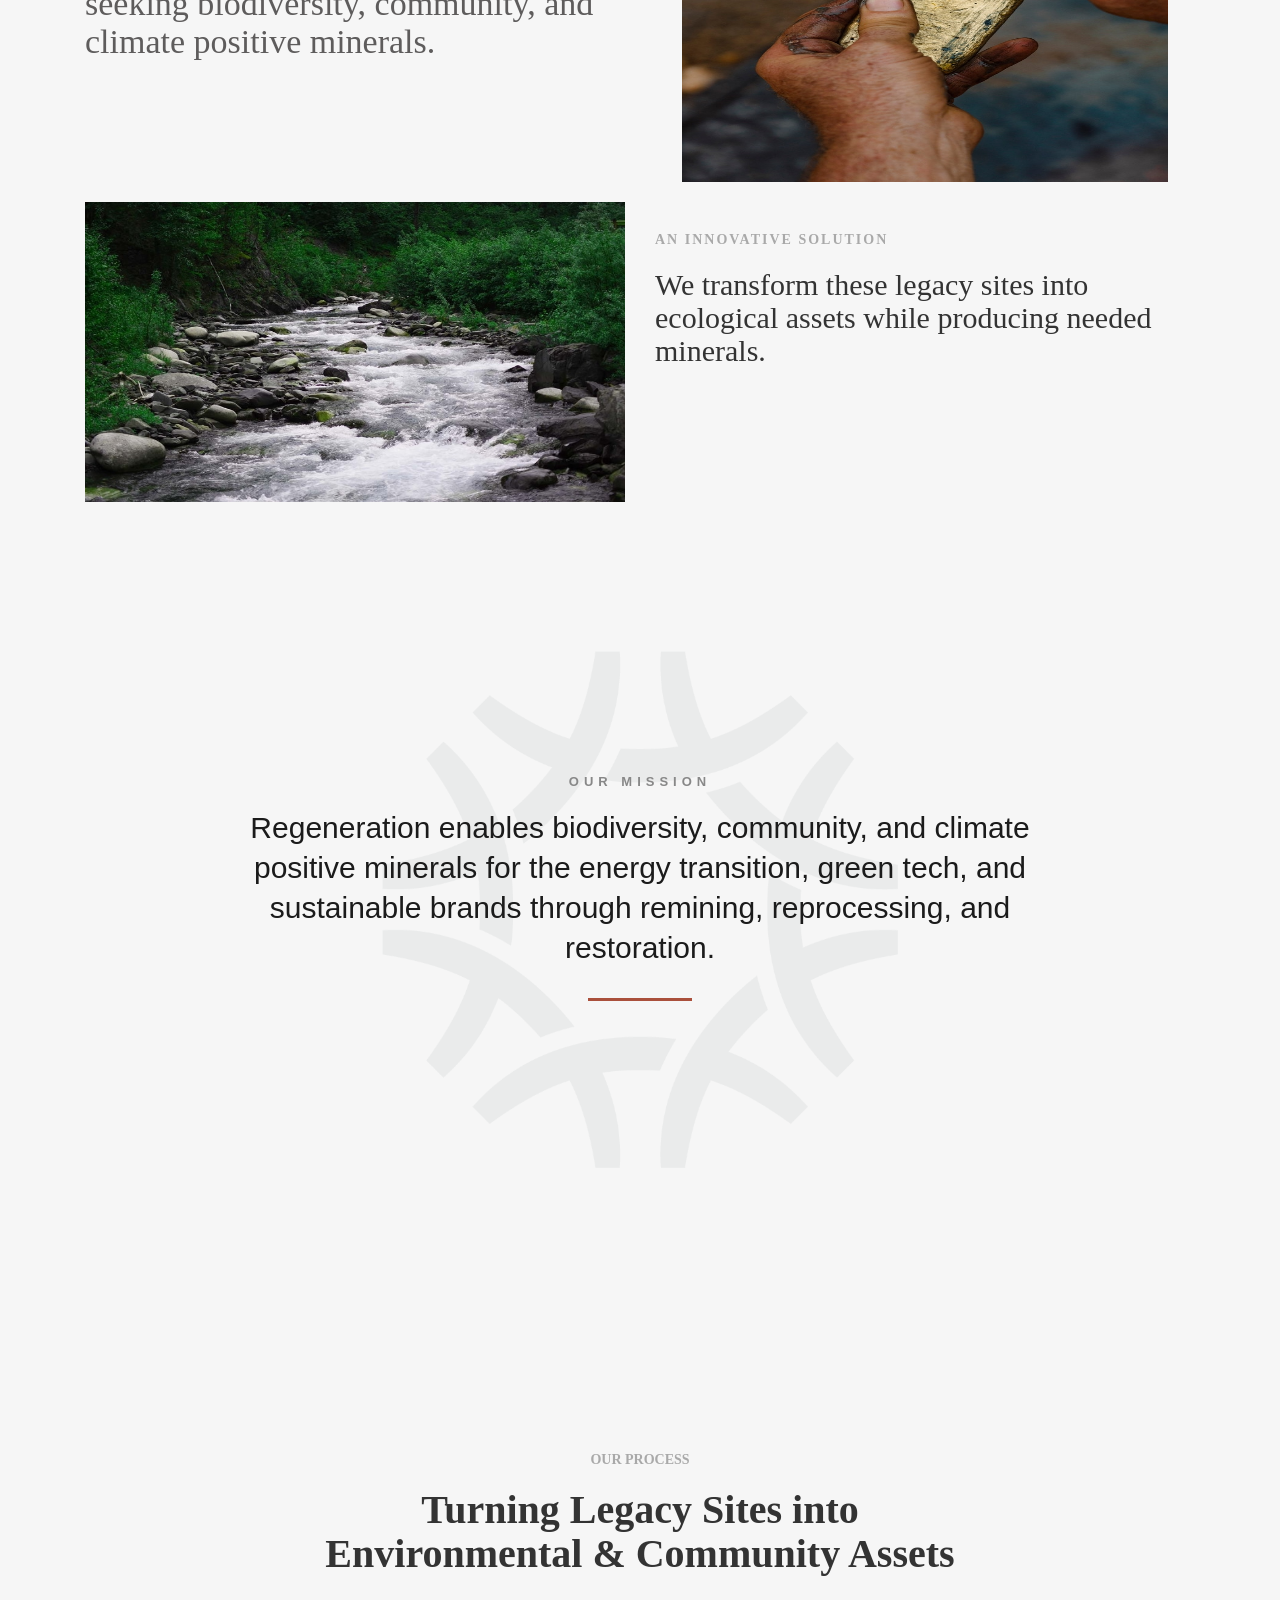
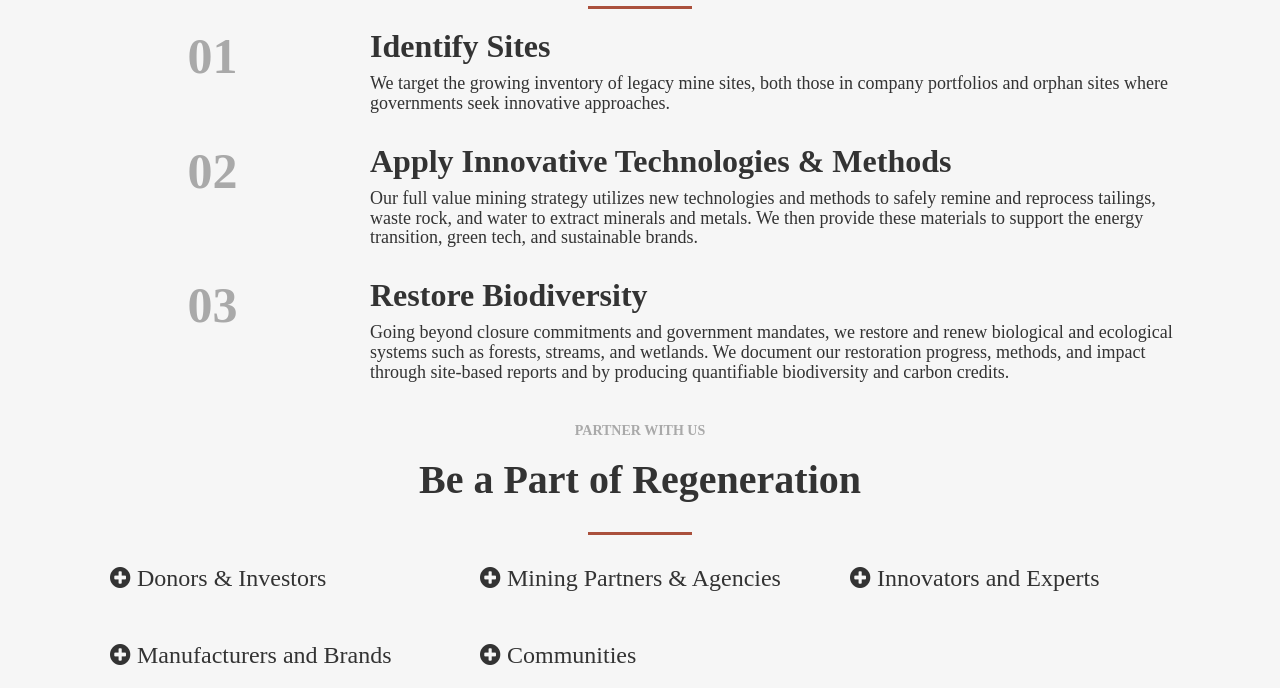
==== commit 8dc93ab0: "Add files via upload" ====
--- a/regeneration.html
+++ b/regeneration.html
@@ -50,22 +50,22 @@
           </div>
           </div>
           <div class="box1 row">
-            <div class="col-lg-6 col-sm-12 col-xs-12 text1">
+            <div class="col-lg-6 col-md-6 col-sm-12 col-xs-12 text1">
               <h4>THE PROBLEM</h4>
               <h2>
                 The growing inventory of historical mine sites present an
                 ecological and community challenge.
               </h2>
             </div>
-            <div class="col-lg-6 col-sm-12 col-xs-12 img img1">
+            <div class="col-lg-6 col-md-6 col-sm-12 col-xs-12 img img1">
               <img src="image/img1.jpeg" alt="" />
             </div>
           </div>
           <div class="col-lg-12 col-sm-12 col-xs-12 box2">
-            <div class="col-lg-6 col-sm-12 col-xs-12 img img2">
+            <div class="col-lg-6 col-md-6 col-sm-12 col-xs-12 img img2">
               <img src="image/img2.jpeg" alt="" />
             </div>
-            <div class="col-lg-6 col-sm-12 col-xs-12 text2">
+            <div class="col-lg-6 col-md-12 col-sm-12 col-xs-12 text2">
               <h4>THE CHALLENGE</h4>
               <h2>
                 Over 3 billion tons of minerals will be needed to deploy the
@@ -76,22 +76,22 @@
             </div>
           </div>
           <div class="col-lg-12 col-sm-12 col-xs-12 box3">
-            <div class="col-lg-6 col-sm-12 col-xs-12 text3">
+            <div class="col-lg-6 col-md-6 col-sm-12 col-xs-12 text3">
               <h4>THE OPPORTUNITY</h4>
               <h2>
                 Brands, consumers, and investors are seeking biodiversity,
                 community, and climate positive minerals.
               </h2>
             </div>
-            <div class="col-lg-6 col-sm-12 col-xs-12 img img3">
+            <div class="col-lg-6 col-md-6 col-sm-12 col-xs-12 img img3">
               <img src="image/img3.jpeg" alt="" />
             </div>
           </div>
           <div class="col-lg-12 col-sm-12 col-xs-12 box4">
-            <div class="col-lg-6 col-sm-12 col-xs-12 img img4">
+            <div class="col-lg-6 col-md-6 col-sm-12 col-xs-12 img img4">
               <img src="image/img4.jpeg" alt="" />
             </div>
-            <div class="col-lg-6 col-sm-12 col-xs-12 text4">
+            <div class="col-lg-6 col-md-12 col-sm-12 col-xs-12 text4">
               <h4>AN INNOVATIVE SOLUTION</h4>
               <h2>
                 We transform these legacy sites into ecological assets while
@@ -117,5 +117,71 @@
         </div>
       </div>
     </div>
+    <!-- fourth section -->
+    <div class="container border-content">
+      <div class="row">
+        <div class="col-lg-12">
+          <div class="turning">
+              <h6>OUR PROCESS</h6>
+              <h2>Turning Legacy Sites into <br>Environmental & Community Assets</h2>
+              <div class="divider"></div>
+              <div class="assets">
+                <div class="gray"></div>
+                  <div class="col-lg-3">
+                      <h1>01</h1>
+                  </div>
+                  <div class="col-lg-9">
+                    <h2>Identify Sites</h2>
+                    <h5>We target the growing inventory of legacy mine sites, both those in company portfolios and orphan sites where governments seek innovative approaches.</h5>
+                  </div>
+                  <div class="gray"></div>
+                  <div class="col-lg-3">
+                      <h1>02</h1>
+                  </div>
+                  <div class="col-lg-9">
+                    <h2>Apply Innovative Technologies & Methods</h2>
+                    <h5>Our full value mining strategy utilizes new technologies and methods to safely remine and reprocess tailings, waste rock, and water to extract minerals and metals. We then provide these materials to support the energy transition, green tech, and sustainable brands.</h5>
+                  </div>
+                  <div class="gray"></div>
+                  <div class="col-lg-3">
+                      <h1>03</h1>
+                  </div>
+                  <div class="col-lg-9">
+                    <h2>Restore Biodiversity</h2>
+                    <h5>Going beyond closure commitments and government mandates, we restore and renew biological and ecological systems such as forests, streams, and wetlands. We document our restoration progress, methods, and impact through site-based reports and by producing quantifiable biodiversity and carbon credits.</h5>
+                  </div>
+              </div>
+               
+          </div>
+        </div>
+      </div>
+    </div>
+    <!-- fifth part -->
+    <div class="container partner">
+      <div class="row">
+        <div class="col-lg-12 part">   
+            <h6>PARTNER WITH US</h6>
+            <h2>Be a Part of Regeneration</h2>  
+            <div class="divider"></div>
+          <div class="col-lg-12">
+          <div class="col-lg-4">
+            <h3> <span class="fa fa-plus-circle"></span> Donors & Investors</h3>          
+          </div>
+          <div class="col-lg-4">
+            <h3> <span class="fa fa-plus-circle"></span> Mining Partners & Agencies</h3>   
+          </div>
+          <div class="col-lg-4">
+            <h3> <span class="fa fa-plus-circle"></span> Innovators and Experts</h3>
+          </div>
+          <div class="col-lg-4">
+            <h3> <span class="fa fa-plus-circle"></span> Manufacturers and Brands</h3>
+          </div>
+          <div class="col-lg-4">
+            <h3> <span class="fa fa-plus-circle"></span> Communities</h3>
+          </div>
+        </div>
+        </div>
+      </div>
+    </div>
   </body>
 </html>
--- a/css/style.css
+++ b/css/style.css
@@ -7,6 +7,7 @@
 }
 body{
        font-family:'Times New Roman', Times, serif;
+       background-color: #f6f6f6;
 }
 .my-navigation{
     position:   sticky;
@@ -117,11 +118,6 @@
     font-size:2rem;
     font-weight:800;
 }
-.two-section .heading hr{
-    width:10%;
-    height:4px;
-    color:brown;
-}
 /* image sation */
 .two-section .box1{
     flex-direction: column;
@@ -295,7 +291,7 @@
     font-weight: 600;
     line-height: 68vh;
     position: relative;
-    bottom: 291px;
+    bottom: 350px;
 }
 .our .mission img {
     max-width: 100%;
@@ -312,6 +308,61 @@
     overflow-clip-margin: content-box;
     overflow: clip; 
 }
+/* fourth section */
+.border-content{
+    text-align:center;
+}
+.border-content h6{
+    color:darkgrey;
+    font-weight:600;
+    font-size:0.7rem;
+    margin-top:-30px;
+}
+.border-content h2{
+    font-size:2rem;
+    font-weight:800;
+}
+.assets h1{
+    color:darkgray;
+    font-weight:800;
+    font-size:2.5rem;
+}
+.assets h2{
+    font-size: 1.6rem;
+    font-weight: 600;
+    text-align: left;
+}
+.assets h5{
+    font-size:0.9rem;
+    font-weight:500;
+    text-align: left;
+}
+.assets.gray{
+    width: 91%;
+    height: 1px;
+    background-color: darkgrey;
+    margin-top: 40px !important;
+    text-align:center;
+    margin:0 auto;
+}
+/* fifth section  */
+.partner{
+    text-align: center;
+}
+.partner .part h6{
+    color:darkgrey;
+    font-weight:600;
+    font-size:0.7rem;
+    margin-top:30px;
+}
+.partner .part h2{
+    font-size:2rem;
+    font-weight:800;
+}
+.partner .part h3{
+    text-align: left;
+    padding:10px;
+}
 @media only screen and(max-width:550px){
     .big-wraper .my-navigation .again{
         font-size:1rem;
@@ -344,7 +395,7 @@
     .box1 .text1 h2{
         text-align:center;
     }
-    .our{
+    .our h5{
         margin-top:none !important;
     }
     .bg-text-wraper{
@@ -355,15 +406,9 @@
         font-size:25px;
         line-height: 30px;
     }
-
-    .box4 .img{
-        width:100% !important;
-        height:300px;
-    }
-    /* .box4 .img img{
-        width:100% !important;
-        height:300px;
-    } */
+    .partner .part h6{
+        margin-top:60px;
+    }
 }
 @media only screen and (max-width:900px){
     .big-wraper .textarea{
